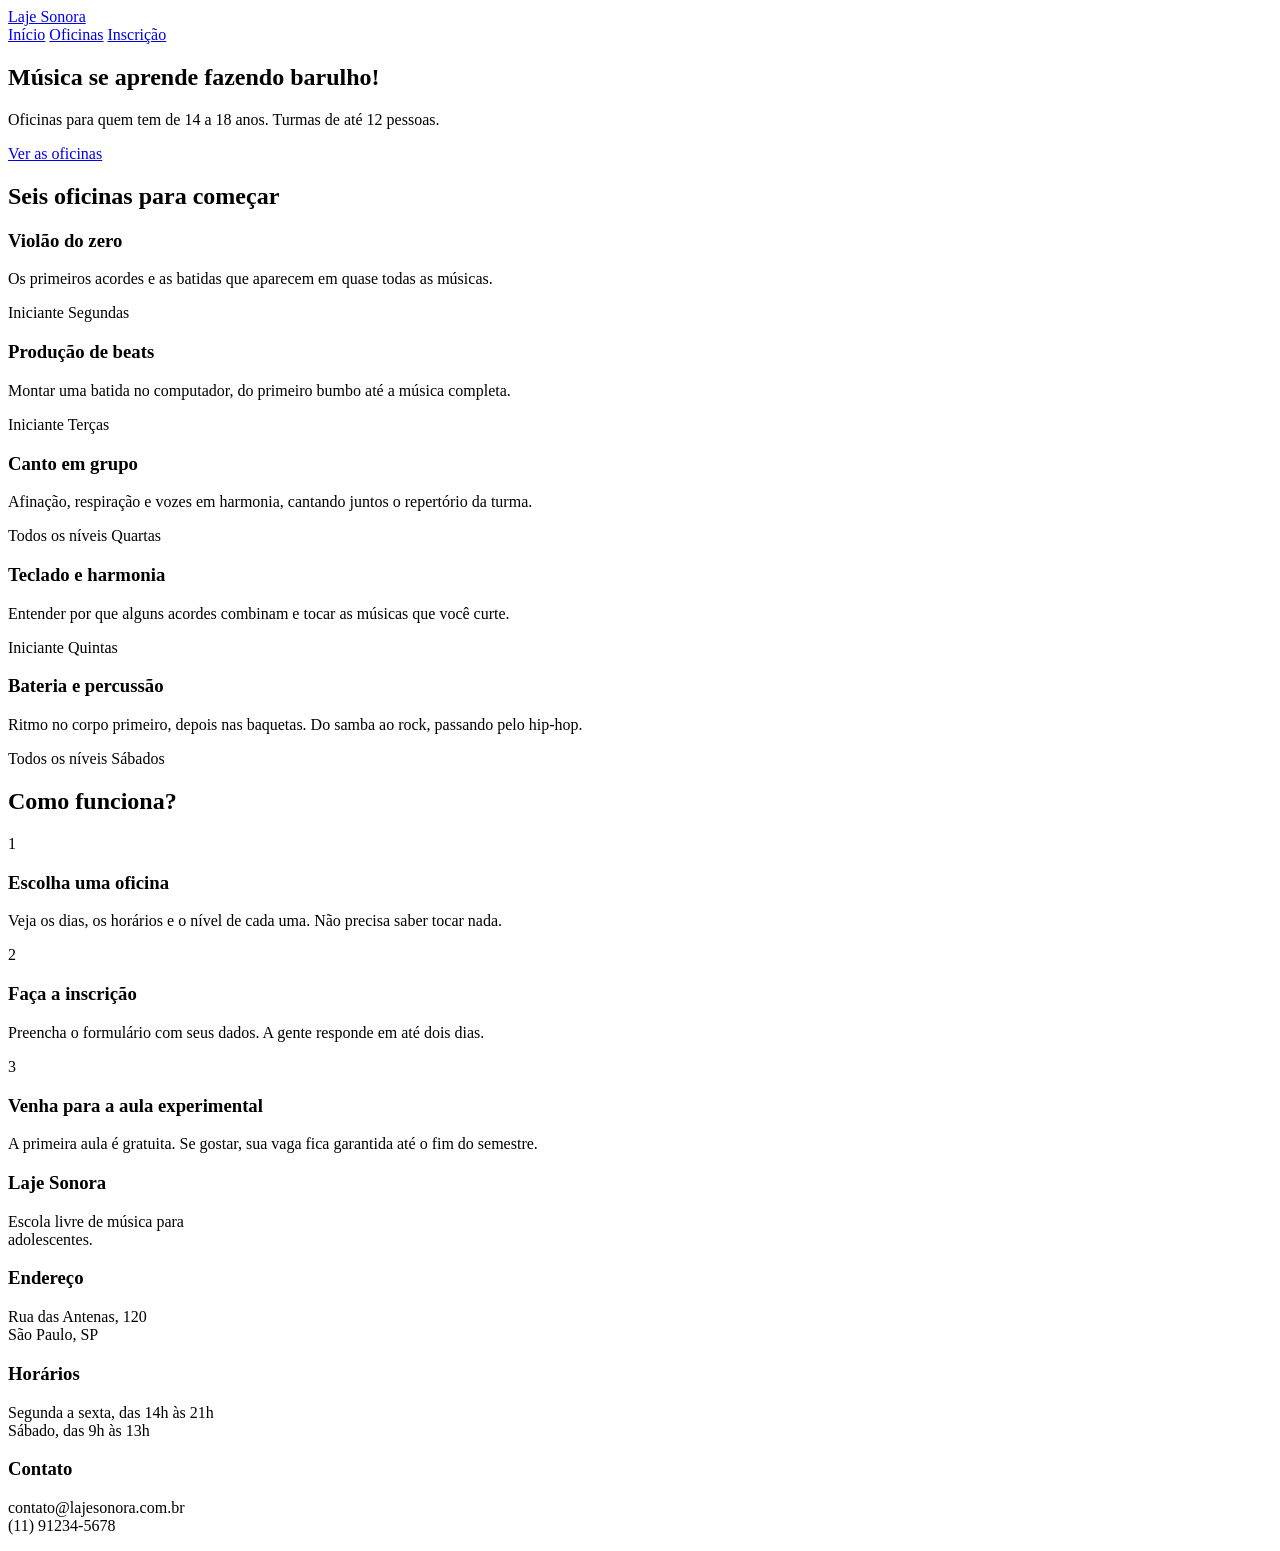
==== index.html @ fcdb53f1 "Initial commit" ====
<!DOCTYPE html>
<html lang="pt-BR">

<head>
    <meta charset="UTF-8">
    <meta name="viewport" content="width=device-width, initial-scale=1.0">
    <title>Laje Sonora | Início</title>
    <link rel="preconnect" href="https://google.com">
    <link rel="preconnect" href="https://google.com">
    <link rel="stylesheet" href="index.css">
</head>

<body>
    <header class="conteudo-topo">
        <a href="index.html" class="logo">Laje Sonora</a>

        <nav class="menu">
            <a href="index.html" class="atual">Início</a>
            <a href="oficinas.html">Oficinas</a>
            <a href="inscricao.html">Inscrição</a>
        </nav>
    </header>

    <main>
        <section class="conteudo-cartazes">
            <div class="cartaz cartaz-principal">
                <h1>Música se aprende fazendo barulho!</h1>
            </div>

            <div class="cartaz cartaz-lateral">
                <p>Oficinas para quem tem de 14 a 18 anos. Turmas de até 12 pessoas.</p>
                <a href="oficina.html" class="botao">Ver as oficinas</a>
            </div>
        </section>

        <section class="conteudo-secao">
            <h2 class="titulo-secao">Seis oficinas para começar</h2>
            <div class="cards">

                <article class="card">
                    <div class="foto foto-azul"></div>
                    <div class="card-texto">
                        <h3>Violão do zero</h3>
                        <p>Os primeiros acordes e as batidas que aparecem em quase todas as músicas.</p>
                        <div class="card-info">
                            <span>Iniciante</span>
                            <span>Segundas</span>
                        </div>
                    </div>
                </article>

                <article class="card">
                    <div class="foto foto-amarela"></div>
                    <div class="card-texto">
                        <h3>Produção de beats</h3>
                        <p>Montar uma batida no computador, do primeiro bumbo até a música completa.</p>
                        <div class="card-info">
                            <span>Iniciante</span>
                            <span>Terças</span>
                        </div>
                    </div>
                </article>

                <article class="card">
                    <div class="foto foto-tinta"></div>
                    <div class="card-texto">
                        <h3>Canto em grupo</h3>
                        <p>Afinação, respiração e vozes em harmonia, cantando juntos o repertório da turma.</p>
                        <div class="card-info">
                            <span>Todos os níveis</span>
                            <span>Quartas</span>
                        </div>
                    </div>
                </article>

                <article class="card">
                    <div class="foto"></div>
                    <div class="card-texto">
                        <h3>Teclado e harmonia</h3>
                        <p>Entender por que alguns acordes combinam e tocar as músicas que você curte.</p>
                        <div class="card-info">
                            <span>Iniciante</span>
                            <span>Quintas</span>
                        </div>
                    </div>
                </article>

                <article class="card">
                    <div class="foto foto-azul"></div>
                    <div class="card-texto">
                        <h3>Bateria e percussão</h3>
                        <p>Ritmo no corpo primeiro, depois nas baquetas. Do samba ao rock, passando pelo hip-hop.</p>
                        <div class="card-info">
                            <span>Todos os níveis</span>
                            <span>Sábados</span>
                        </div>
                    </div>
                </article>

            </div>
        </section>

        <section class="conteudo-secao">
            <h2 class="titulo-secao">Como funciona?</h2>

            <div class="passos">
                <div class="passo">
                    <p class="passo-numero">1</p>
                    <h3>Escolha uma oficina</h3>
                    <p>Veja os dias, os horários e o nível de cada uma. Não precisa saber tocar nada.</p>
                </div>

                <div class="passo">
                    <p class="passo-numero">2</p>
                    <h3>Faça a inscrição</h3>
                    <p>Preencha o formulário com seus dados. A gente responde em até dois dias.</p>
                </div>

                <div class="passo">
                    <p class="passo-numero">3</p>
                    <h3>Venha para a aula experimental</h3>
                    <p>A primeira aula é gratuita. Se gostar, sua vaga fica garantida até o fim do semestre.</p>
                </div>
            </div>
        </section>
    </main>

    <footer class="rodape">
        <div class="conteudo-rodape-colunas">
            <div class="rodape-coluna">
                <h3>Laje Sonora</h3>
                <p>Escola livre de música para <br> adolescentes.</p>
            </div>

            <div class="rodape-coluna">
                <h3>Endereço</h3>
                <p>Rua das Antenas, 120 <br> São Paulo, SP</p>
            </div>

            <div class="rodape-coluna">
                <h3>Horários</h3>
                <p>Segunda a sexta, das 14h às 21h <br> Sábado, das 9h às 13h</p>
            </div>

            <div class="rodape-coluna">
                <h3>Contato</h3>
                <p>contato@lajesonora.com.br <br> (11) 91234-5678</p>
            </div>
        </div>
    </footer>
</body>

</html>
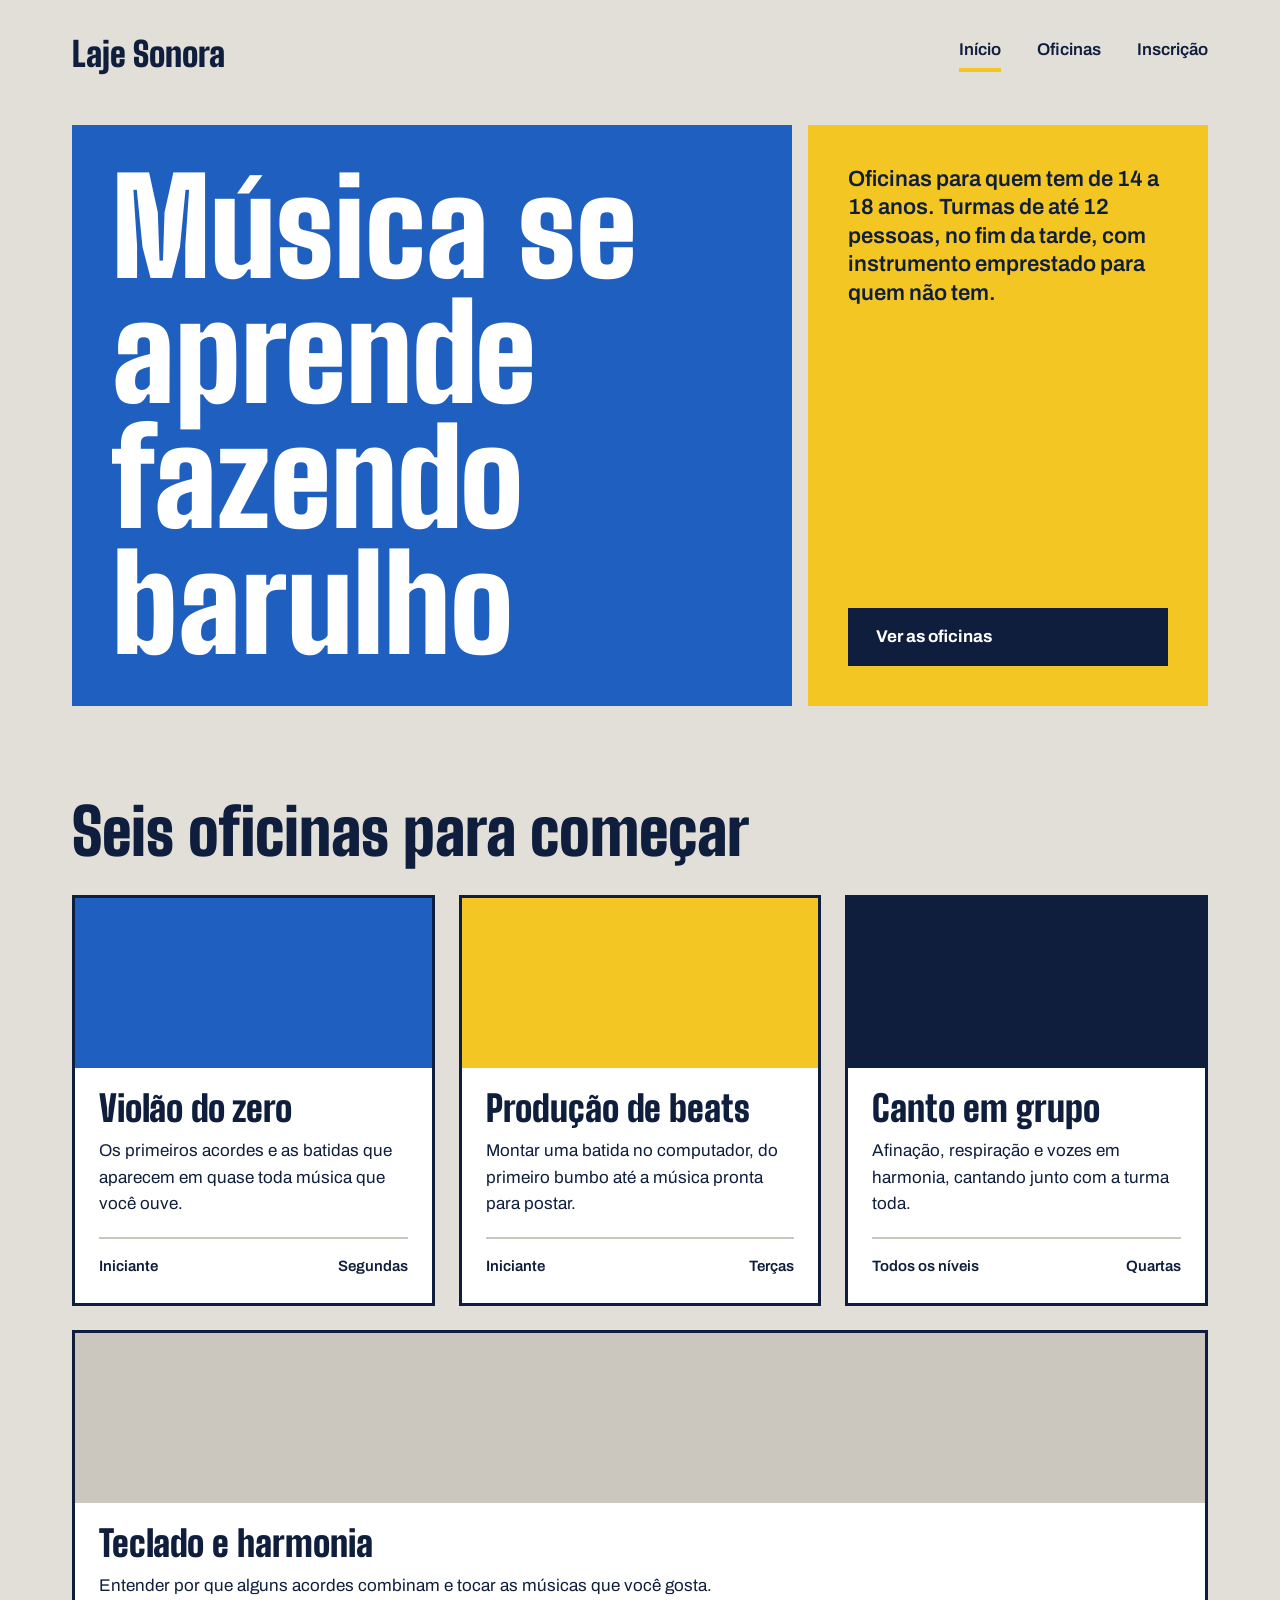
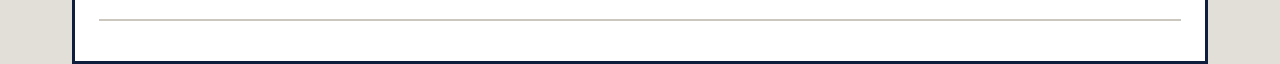
==== commit fe78dd48: "Cards das oficinas" ====
--- a/index.html
+++ b/index.html
@@ -1,153 +1,78 @@
 <!DOCTYPE html>
 <html lang="pt-BR">
+<head>
+  <meta charset="UTF-8">
+  <meta name="viewport" content="width=device-width, initial-scale=1.0">
+  <title>Laje Sonora | Início</title>
+  <link rel="preconnect" href="https://fonts.googleapis.com">
+  <link rel="preconnect" href="https://fonts.gstatic.com" crossorigin>
+  <link href="https://fonts.googleapis.com/css2?family=Archivo:wght@400;500;600;700&family=Big+Shoulders+Display:wght@800;900&display=swap" rel="stylesheet">
+  <link rel="stylesheet" href="index.css">
+</head>
+<body>
+  <header class="conteudo topo">
+    <a href="index.html" class="logo">Laje Sonora</a>
+    <nav class="menu">
+      <a href="index.html" class="atual">Início</a>
+      <a href="oficinas.html">Oficinas</a>
+      <a href="inscricao.html">Inscrição</a>
+    </nav>
+  </header>
 
-<head>
-    <meta charset="UTF-8">
-    <meta name="viewport" content="width=device-width, initial-scale=1.0">
-    <title>Laje Sonora | Início</title>
-    <link rel="preconnect" href="https://google.com">
-    <link rel="preconnect" href="https://google.com">
-    <link rel="stylesheet" href="index.css">
-</head>
+  <main>
+    <section class="conteudo cartazes">
+      <div class="cartaz cartaz-principal">
+        <h1>Música se aprende fazendo barulho</h1>
+      </div>
+      <div class="cartaz cartaz-lateral">
+        <p>Oficinas para quem tem de 14 a 18 anos. Turmas de até 12 pessoas, no fim da tarde, com instrumento emprestado para quem não tem.</p>
+        <a href="oficinas.html" class="botao">Ver as oficinas</a>
+      </div>
+    </section>
 
-<body>
-    <header class="conteudo-topo">
-        <a href="index.html" class="logo">Laje Sonora</a>
+    <section class="conteudo secao">
+      <h2 class="titulo-secao">Seis oficinas para começar</h2>
+      <div class="cards">
+        <article class="card">
+          <div class="foto foto-azul"></div>
+          <div class="card-texto">
+            <h3>Violão do zero</h3>
+            <p>Os primeiros acordes e as batidas que aparecem em quase toda música que você ouve.</p>
+            <div class="card-info">
+              <span>Iniciante</span>
+              <span>Segundas</span>
+            </div>
+          </div>
+        </article>
 
-        <nav class="menu">
-            <a href="index.html" class="atual">Início</a>
-            <a href="oficinas.html">Oficinas</a>
-            <a href="inscricao.html">Inscrição</a>
-        </nav>
-    </header>
+        <article class="card">
+          <div class="foto foto-amarela"></div>
+          <div class="card-texto">
+            <h3>Produção de beats</h3>
+            <p>Montar uma batida no computador, do primeiro bumbo até a música pronta para postar.</p>
+            <div class="card-info">
+              <span>Iniciante</span>
+              <span>Terças</span>
+            </div>
+          </div>
+        </article>
 
-    <main>
-        <section class="conteudo-cartazes">
-            <div class="cartaz cartaz-principal">
-                <h1>Música se aprende fazendo barulho!</h1>
+        <article class="card">
+          <div class="foto foto-tinta"></div>
+          <div class="card-texto">
+            <h3>Canto em grupo</h3>
+            <p>Afinação, respiração e vozes em harmonia, cantando junto com a turma toda.</p>
+            <div class="card-info">
+              <span>Todos os níveis</span>
+              <span>Quartas</span>
             </div>
+          </div>
+        </article>
 
-            <div class="cartaz cartaz-lateral">
-                <p>Oficinas para quem tem de 14 a 18 anos. Turmas de até 12 pessoas.</p>
-                <a href="oficina.html" class="botao">Ver as oficinas</a>
-            </div>
-        </section>
-
-        <section class="conteudo-secao">
-            <h2 class="titulo-secao">Seis oficinas para começar</h2>
-            <div class="cards">
-
-                <article class="card">
-                    <div class="foto foto-azul"></div>
-                    <div class="card-texto">
-                        <h3>Violão do zero</h3>
-                        <p>Os primeiros acordes e as batidas que aparecem em quase todas as músicas.</p>
-                        <div class="card-info">
-                            <span>Iniciante</span>
-                            <span>Segundas</span>
-                        </div>
-                    </div>
-                </article>
-
-                <article class="card">
-                    <div class="foto foto-amarela"></div>
-                    <div class="card-texto">
-                        <h3>Produção de beats</h3>
-                        <p>Montar uma batida no computador, do primeiro bumbo até a música completa.</p>
-                        <div class="card-info">
-                            <span>Iniciante</span>
-                            <span>Terças</span>
-                        </div>
-                    </div>
-                </article>
-
-                <article class="card">
-                    <div class="foto foto-tinta"></div>
-                    <div class="card-texto">
-                        <h3>Canto em grupo</h3>
-                        <p>Afinação, respiração e vozes em harmonia, cantando juntos o repertório da turma.</p>
-                        <div class="card-info">
-                            <span>Todos os níveis</span>
-                            <span>Quartas</span>
-                        </div>
-                    </div>
-                </article>
-
-                <article class="card">
-                    <div class="foto"></div>
-                    <div class="card-texto">
-                        <h3>Teclado e harmonia</h3>
-                        <p>Entender por que alguns acordes combinam e tocar as músicas que você curte.</p>
-                        <div class="card-info">
-                            <span>Iniciante</span>
-                            <span>Quintas</span>
-                        </div>
-                    </div>
-                </article>
-
-                <article class="card">
-                    <div class="foto foto-azul"></div>
-                    <div class="card-texto">
-                        <h3>Bateria e percussão</h3>
-                        <p>Ritmo no corpo primeiro, depois nas baquetas. Do samba ao rock, passando pelo hip-hop.</p>
-                        <div class="card-info">
-                            <span>Todos os níveis</span>
-                            <span>Sábados</span>
-                        </div>
-                    </div>
-                </article>
-
-            </div>
-        </section>
-
-        <section class="conteudo-secao">
-            <h2 class="titulo-secao">Como funciona?</h2>
-
-            <div class="passos">
-                <div class="passo">
-                    <p class="passo-numero">1</p>
-                    <h3>Escolha uma oficina</h3>
-                    <p>Veja os dias, os horários e o nível de cada uma. Não precisa saber tocar nada.</p>
-                </div>
-
-                <div class="passo">
-                    <p class="passo-numero">2</p>
-                    <h3>Faça a inscrição</h3>
-                    <p>Preencha o formulário com seus dados. A gente responde em até dois dias.</p>
-                </div>
-
-                <div class="passo">
-                    <p class="passo-numero">3</p>
-                    <h3>Venha para a aula experimental</h3>
-                    <p>A primeira aula é gratuita. Se gostar, sua vaga fica garantida até o fim do semestre.</p>
-                </div>
-            </div>
-        </section>
-    </main>
-
-    <footer class="rodape">
-        <div class="conteudo-rodape-colunas">
-            <div class="rodape-coluna">
-                <h3>Laje Sonora</h3>
-                <p>Escola livre de música para <br> adolescentes.</p>
-            </div>
-
-            <div class="rodape-coluna">
-                <h3>Endereço</h3>
-                <p>Rua das Antenas, 120 <br> São Paulo, SP</p>
-            </div>
-
-            <div class="rodape-coluna">
-                <h3>Horários</h3>
-                <p>Segunda a sexta, das 14h às 21h <br> Sábado, das 9h às 13h</p>
-            </div>
-
-            <div class="rodape-coluna">
-                <h3>Contato</h3>
-                <p>contato@lajesonora.com.br <br> (11) 91234-5678</p>
-            </div>
-        </div>
-    </footer>
-</body>
-
-</html>+        <article class="card">
+          <div class="foto"></div>
+          <div class="card-texto">
+            <h3>Teclado e harmonia</h3>
+            <p>Entender por que alguns acordes combinam e tocar as músicas que você gosta.</p>
+            <div class="card-info">
+              <span>
--- a/index.css
+++ b/index.css
@@ -0,0 +1,187 @@
+* {
+    margin: 0;
+    padding: 0;
+    box-sizing: border-box;
+  }
+  
+  :root {
+    --concrete: #E2DFD8;
+    --concreto-escuro: #CBC7BE;
+    --tinta: #0F1E3D;
+    --caixa-dagua: #1F5FBF;
+    --fita: #F3C623;
+    --branco: #FFFFFF;
+    --fonte-cartaz: "Big Shoulders Display", "Arial Narrow", sans-serif;
+    --fonte-texto: "Archivo", Arial, sans-serif;
+  }
+  
+  body {
+    background-color: var(--concrete);
+    color: var(--tinta);
+    font-family: var(--fonte-texto);
+    font-size: 17px;
+    line-height: 1.55;
+  }
+  
+  a {
+    color: inherit;
+  }
+  
+  h1, h2, h3 {
+    font-family: var(--fonte-cartaz);
+    font-weight: 900;
+    line-height: 0.95;
+  }
+  
+  .conteudo {
+    max-width: 1200px;
+    margin-inline: auto;
+    padding-inline: 32px;
+  }
+  
+  .topo {
+    padding-block: 28px;
+    display: flex;
+    justify-content: space-between;
+    align-items: center;
+  }
+  
+  .logo {
+    font-family: var(--fonte-cartaz);
+    font-size: 34px;
+    font-weight: 900;
+    text-decoration: none;
+  }
+  
+  .menu {
+    display: flex;
+    gap: 36px;
+  }
+  
+  .menu a {
+    font-weight: 600;
+    text-decoration: none;
+    padding-bottom: 4px;
+    border-bottom: 4px solid transparent;
+  }
+  
+  .menu a:hover {
+    border-bottom-color: var(--tinta);
+  }
+  
+  .menu a.atual {
+    border-bottom-color: var(--fita);
+  }
+  
+  .cartazes {
+    margin-top: 16px;
+    display: flex;
+    gap: 16px;
+  }
+  
+  .cartaz {
+    padding: 40px;
+  }
+  
+  .cartaz-principal {
+    background-color: var(--caixa-dagua);
+    color: var(--branco);
+    flex: 2;
+  }
+  
+  .cartaz-principal h1 {
+    font-size: 132px;
+    max-width: 9ch;
+  }
+  
+  .cartaz-lateral {
+    background-color: var(--fita);
+    flex: 1;
+    display: flex;
+    flex-direction: column;
+    justify-content: space-between;
+    gap: 32px;
+  }
+  
+  .cartaz-lateral p {
+    font-size: 22px;
+    font-weight: 600;
+    line-height: 1.3;
+  }
+  
+  .botao {
+    display: inline-block;
+    background-color: var(--tinta);
+    color: var(--branco);
+    font-weight: 700;
+    text-decoration: none;
+    padding: 16px 28px;
+    border: none;
+    font-family: var(--fonte-texto);
+    font-size: 17px;
+    cursor: pointer;
+  }
+  
+  .botao:hover {
+    background-color: var(--caixa-dagua);
+  }
+  
+  .secao {
+    margin-top: 96px;
+  }
+  
+  .titulo-secao {
+    font-size: 64px;
+    margin-bottom: 32px;
+  }
+  
+  .cards {
+    display: flex;
+    flex-wrap: wrap;
+    gap: 24px;
+  }
+  
+  .card {
+    background-color: var(--branco);
+    border: 3px solid var(--tinta);
+    flex: 1 1 340px;
+  }
+  
+  .card .foto {
+    height: 170px;
+  }
+  
+  .foto {
+    background-color: var(--concreto-escuro);
+  }
+  
+  .foto-azul {
+    background-color: var(--caixa-dagua);
+  }
+  
+  .foto-amarela {
+    background-color: var(--fita);
+  }
+  
+  .foto-tinta {
+    background-color: var(--tinta);
+  }
+  
+  .card-texto {
+    padding: 24px;
+  }
+  
+  .card h3 {
+    font-size: 36px;
+    margin-bottom: 12px;
+  }
+  
+  .card-info {
+    margin-top: 20px;
+    padding-top: 16px;
+    border-top: 2px solid var(--concreto-escuro);
+    font-weight: 600;
+    font-size: 15px;
+    display: flex;
+    justify-content: space-between;
+  }
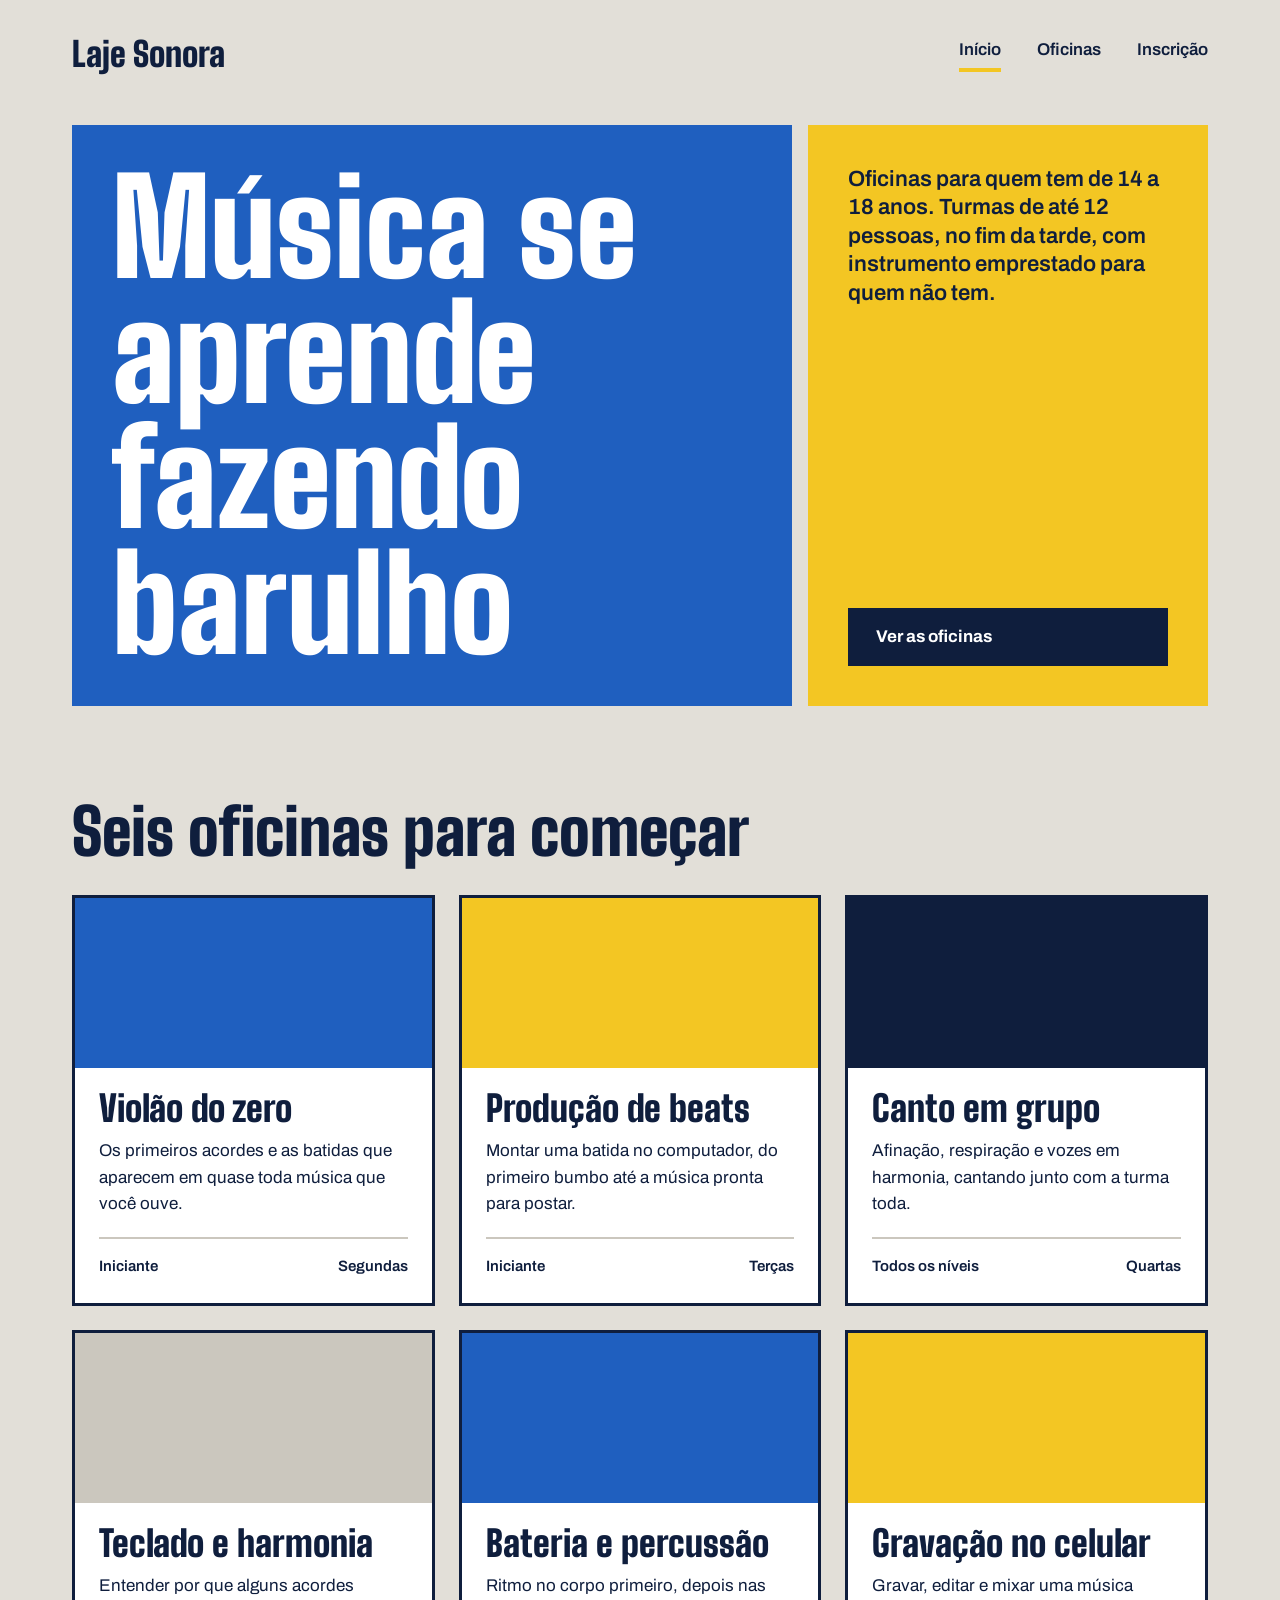
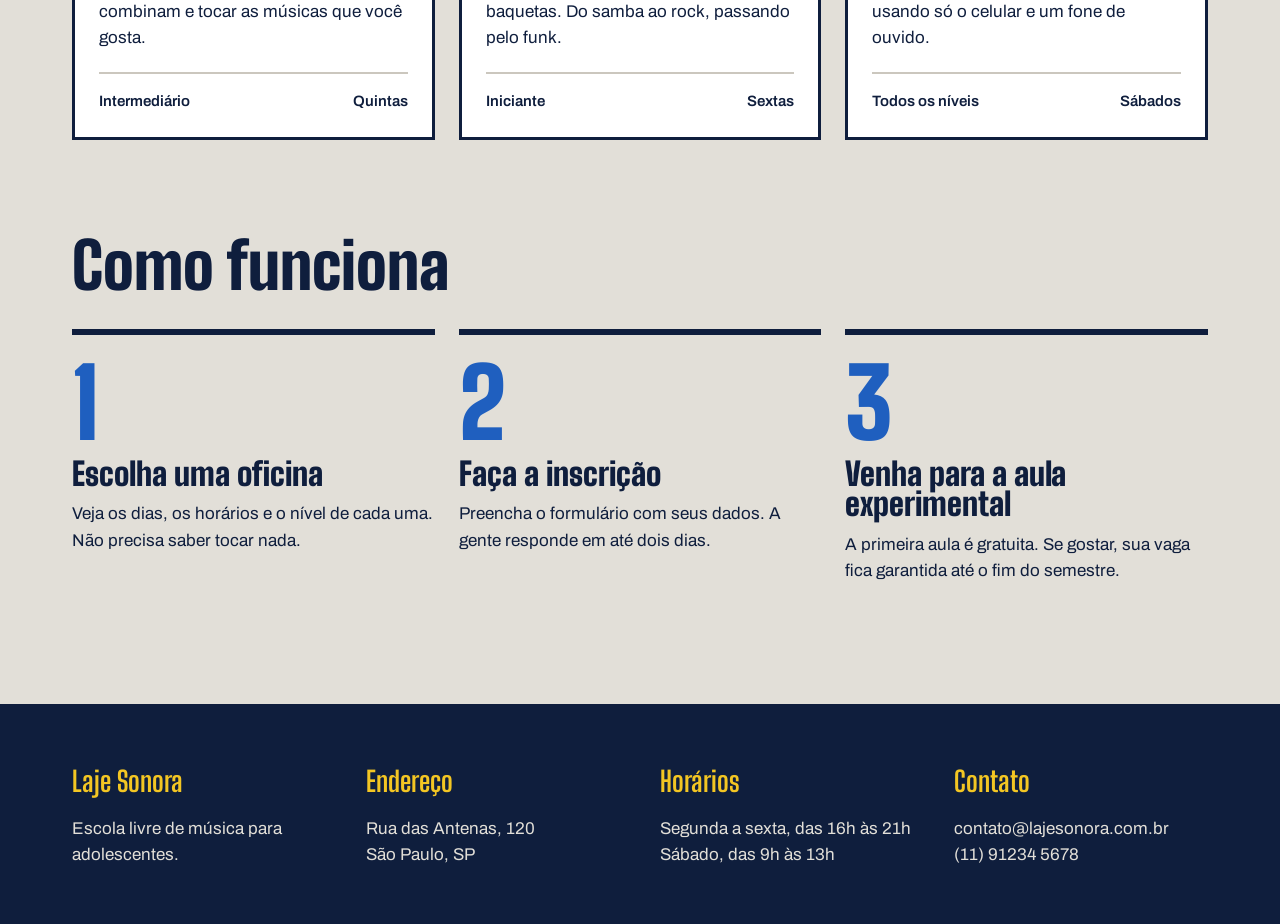
==== commit 405ccef6: "Página inicial pronta" ====
--- a/index.html
+++ b/index.html
@@ -75,4 +75,84 @@
             <h3>Teclado e harmonia</h3>
             <p>Entender por que alguns acordes combinam e tocar as músicas que você gosta.</p>
             <div class="card-info">
-              <span>+              <span>Intermediário</span>
+              <span>Quintas</span>
+            </div>
+          </div>
+        </article>
+
+        <article class="card">
+          <div class="foto foto-azul"></div>
+          <div class="card-texto">
+            <h3>Bateria e percussão</h3>
+            <p>Ritmo no corpo primeiro, depois nas baquetas. Do samba ao rock, passando pelo funk.</p>
+            <div class="card-info">
+              <span>Iniciante</span>
+              <span>Sextas</span>
+            </div>
+          </div>
+        </article>
+
+        <article class="card">
+          <div class="foto foto-amarela"></div>
+          <div class="card-texto">
+            <h3>Gravação no celular</h3>
+            <p>Gravar, editar e mixar uma música usando só o celular e um fone de ouvido.</p>
+            <div class="card-info">
+              <span>Todos os níveis</span>
+              <span>Sábados</span>
+            </div>
+          </div>
+        </article>
+      </div>
+    </section>
+
+    <section class="conteudo secao">
+      <h2 class="titulo-secao">Como funciona</h2>
+      <div class="passos">
+        <div class="passo">
+          <p class="passo-numero">1</p>
+          <h3>Escolha uma oficina</h3>
+          <p>Veja os dias, os horários e o nível de cada uma. Não precisa saber tocar nada.</p>
+        </div>
+
+        <div class="passo">
+          <p class="passo-numero">2</p>
+          <h3>Faça a inscrição</h3>
+          <p>Preencha o formulário com seus dados. A gente responde em até dois dias.</p>
+        </div>
+
+        <div class="passo">
+          <p class="passo-numero">3</p>
+          <h3>Venha para a aula experimental</h3>
+          <p>A primeira aula é gratuita. Se gostar, sua vaga fica garantida até o fim do semestre.</p>
+        </div>
+      </div>
+    </section>
+  </main>
+
+  <footer class="rodape">
+    <div class="conteudo rodape-colunas">
+      <div class="rodape-coluna">
+        <h4>Laje Sonora</h4>
+        <p>Escola livre de música para adolescentes.</p>
+      </div>
+
+      <div class="rodape-coluna">
+        <h4>Endereço</h4>
+        <p>Rua das Antenas, 120<br>São Paulo, SP</p>
+      </div>
+
+      <div class="rodape-coluna">
+        <h4>Horários</h4>
+        <p>Segunda a sexta, das 16h às 21h<br>Sábado, das 9h às 13h</p>
+      </div>
+
+      <div class="rodape-coluna">
+        <h4>Contato</h4>
+        <p>contato@lajesonora.com.br<br>(11) 91234 5678</p>
+      </div>
+    </div>
+  </footer>
+</body>
+</html>
--- a/index.css
+++ b/index.css
@@ -184,4 +184,51 @@
     font-size: 15px;
     display: flex;
     justify-content: space-between;
+  }
+  
+  .passos {
+    display: flex;
+    gap: 24px;
+  }
+  
+  .passo {
+    border-top: 6px solid var(--tinta);
+    padding-top: 20px;
+    flex: 1;
+  }
+  
+  .passo-numero {
+    font-family: var(--fonte-cartaz);
+    font-size: 96px;
+    font-weight: 900;
+    line-height: 1;
+    color: var(--caixa-dagua);
+  }
+  
+  .passo h3 {
+    font-size: 32px;
+    margin-block: 8px 12px;
+  }
+  
+  .rodape {
+    margin-top: 120px;
+    background-color: var(--tinta);
+    color: var(--concrete);
+    padding-block: 56px;
+  }
+  
+  .rodape-colunas {
+    display: flex;
+    gap: 40px;
+  }
+  
+  .rodape-coluna {
+    flex: 1;
+  }
+  
+  .rodape h4 {
+    font-family: var(--fonte-cartaz);
+    font-size: 28px;
+    color: var(--fita);
+    margin-bottom: 12px;
   }
